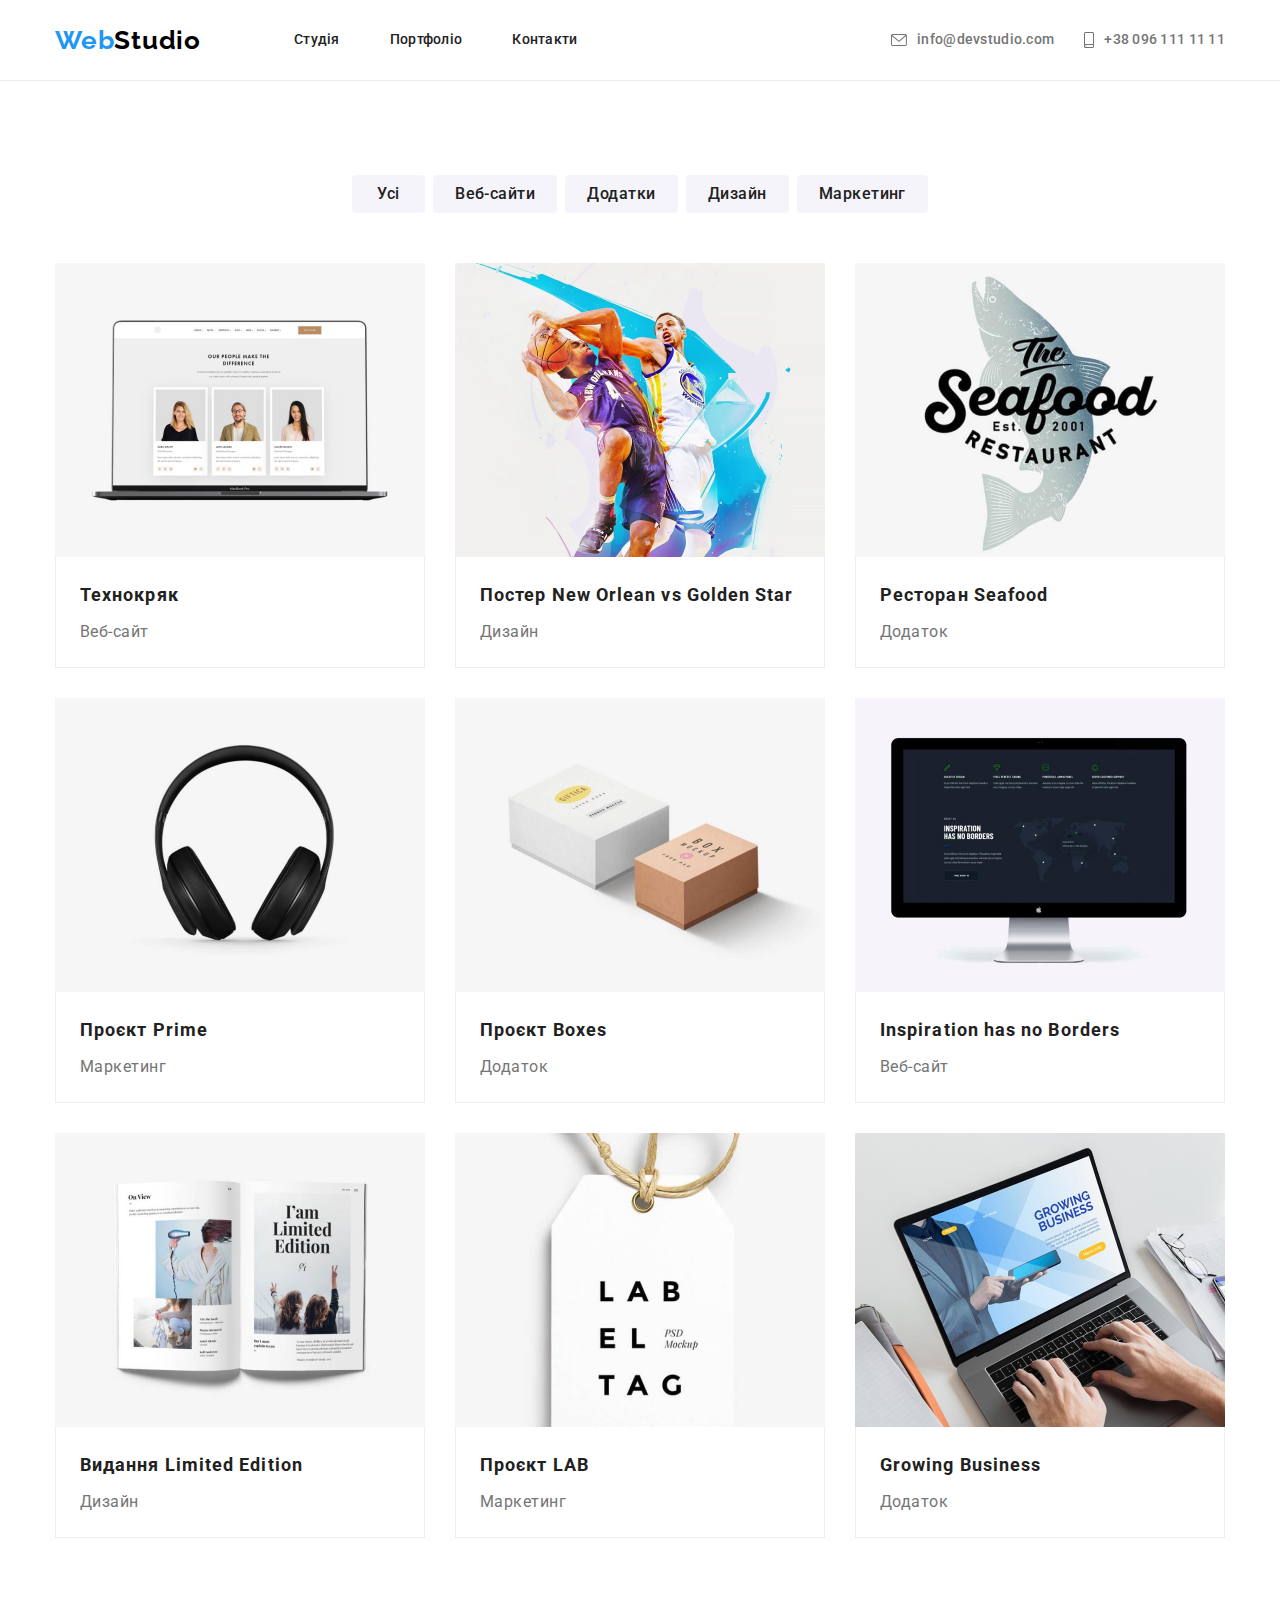
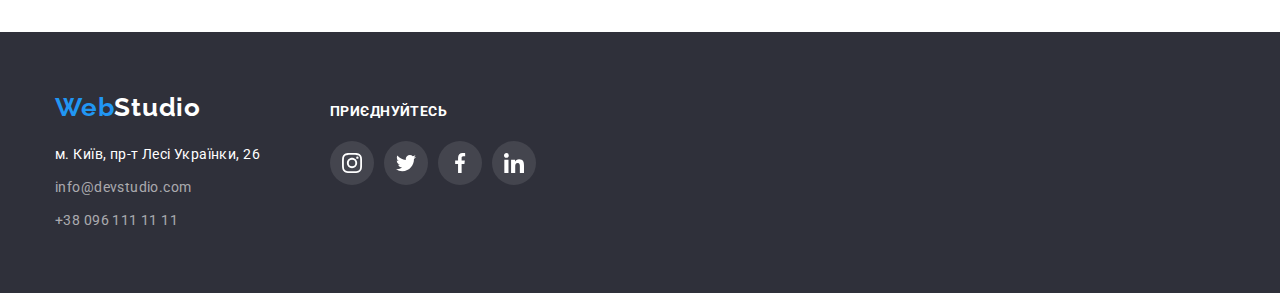
==== portfolio.html @ e826b9e4 "Add files via upload" ====
<!DOCTYPE html>
<html lang="uk">
  <head>
    <meta charset="UTF-8" />
    <meta http-equiv="X-UA-Compatible" content="IE=edge" />
    <meta name="viewport" content="width=device-width, initial-scale=1.0" />
    <title>Портфоліо</title>
    <link rel="preconnect" href="https://fonts.googleapis.com" />
    <link rel="preconnect" href="https://fonts.gstatic.com" crossorigin />
    <link
      href="https://fonts.googleapis.com/css2?family=Raleway:wght@700&family=Roboto:wght@400;500;700;900&display=swap"
      rel="stylesheet"
    />
    <link
      rel="stylesheet"
      href="https://cdnjs.cloudflare.com/ajax/libs/modern-normalize/1.0.0/modern-normalize.min.css"
    />
    <link rel="stylesheet" href="./css/styles.css" />
  </head>

  <body>
    <header class="header">
      <div class="container main-nav">
        <!-- Nav Bar -->
        <nav class="nav">
          <a class="nav-logo link" href="./"
            ><span class="web-logo">Web</span>Studio</a
          >
          <ul class="nav-list">
            <li class="nav-item">
              <a class="nav-link link" href="./index.html">Студія</a>
            </li>

            <li class="nav-item">
              <a class="nav-link link current" href="">Портфоліо</a>
            </li>

            <li class="nav-item">
              <a class="nav-link link" href="">Контакти</a>
            </li>
          </ul>
        </nav>

        <!-- Contacts -->
        <ul class="contacts">
          <li class="contacts-item">
            <a class="contacts-link link" href="mailto:info@devstudio.com"
              ><svg class="contacts-icon-envelope contacts-icon">
                <use href="./images/symbol-defs.svg#icon-envelope"></use></svg
              >info@devstudio.com</a
            >
          </li>

          <li class="contacts-item">
            <a class="contacts-link link" href="tel:+380961111111"
              ><svg class="contacts-icon-smartphone contacts-icon">
                <use href="./images/symbol-defs.svg#icon-smartphone"></use></svg
              >+38 096 111 11 11</a
            >
          </li>
        </ul>
      </div>
    </header>

    <main>
      <section class="section examples">
        <div class="container">
          <h1 class="section-title visually-hidden">Examples</h1>

          <!-- Filter -->

          <ul class="filter">
            <li>
              <button class="filter-button button" type="button">Усі</button>
            </li>

            <li>
              <button class="filter-button button" type="button">
                Веб-сайти
              </button>
            </li>

            <li>
              <button class="filter-button button" type="button">
                Додатки
              </button>
            </li>
            <li>
              <button class="filter-button button" type="button">Дизайн</button>
            </li>

            <li>
              <button class="filter-button button" type="button">
                Маркетинг
              </button>
            </li>
          </ul>

          <!-- Examples -->

          <ul class="examples-list">
            <li class="examples-item">
              <a class="link examples-link" href=""
                ><img
                  class="examples-image"
                  src="images/technokryak.jpg"
                  width="370"
                  height="294"
                  alt="ноутбук"
                />
                <div class="examples-content">
                  <h2 class="examples-title">Технокряк</h2>
                  <p class="examples-text">Веб-сайт</p>
                </div>
              </a>
            </li>

            <li class="examples-item">
              <a class="link examples-link" href=""
                ><img
                  class="examples-image"
                  src="images/poster-new-orlean.jpg"
                  width="370"
                  height="294"
                  alt="постер баскетбол"
                />
                <div class="examples-content">
                  <h2 class="examples-title">
                    Постер <span lang="en">New Orlean vs Golden Star</span>
                  </h2>
                  <p class="examples-text">Дизайн</p>
                </div></a
              >
            </li>

            <li class="examples-item">
              <a class="link examples-link" href=""
                ><img
                  class="examples-image"
                  src="images/restaurant-seafood.jpg"
                  width="370"
                  height="294"
                  alt="логотип акули"
                />
                <div class="examples-content">
                  <h2 class="examples-title">
                    Ресторан <span lang="en">Seafood</span>
                  </h2>
                  <p class="examples-text">Додаток</p>
                </div></a
              >
            </li>

            <li class="examples-item">
              <a class="link examples-link" href=""
                ><img
                  class="examples-image"
                  src="images/project-prime.jpg"
                  width="370"
                  height="294"
                  alt="чорні навушники"
                />
                <div class="examples-content">
                  <h2 class="examples-title">
                    Проєкт <span lang="en">Prime</span>
                  </h2>
                  <p class="examples-text">Маркетинг</p>
                </div>
              </a>
            </li>

            <li class="examples-item">
              <a class="link examples-link" href=""
                ><img
                  class="examples-image"
                  src="images/project-boxes.jpg"
                  width="370"
                  height="294"
                  alt="2 блоки"
                />
                <div class="examples-content">
                  <h2 class="examples-title">
                    Проєкт <span lang="en">Boxes</span>
                  </h2>
                  <p class="examples-text">Додаток</p>
                </div>
              </a>
            </li>

            <li class="examples-item">
              <a class="link examples-link" href=""
                ><img
                  class="examples-image"
                  src="images/inspiration-has-no-borders.jpg"
                  width="370"
                  height="294"
                  alt="монітор"
                />
                <div class="examples-content">
                  <h2 class="examples-title" lang="en">
                    Inspiration has no Borders
                  </h2>
                  <p class="examples-text">Веб-сайт</p>
                </div>
              </a>
            </li>

            <li class="examples-item">
              <a class="link examples-link" href=""
                ><img
                  class="examples-image"
                  src="images/publishing-limited-edition.jpg"
                  width="370"
                  height="294"
                  alt="Дизайн журналу"
                />
                <div class="examples-content">
                  <h2 class="examples-title">
                    Видання <span lang="en">Limited Edition</span>
                  </h2>
                  <p class="examples-text">Дизайн</p>
                </div>
              </a>
            </li>

            <li class="examples-item">
              <a class="link examples-link" href=""
                ><img
                  class="examples-image"
                  src="images/project-lab.jpg"
                  width="370"
                  height="294"
                  alt="Дизайн тегу"
                />
                <div class="examples-content">
                  <h2 class="examples-title">
                    Проєкт <span lang="en">LAB</span>
                  </h2>
                  <p class="examples-text">Маркетинг</p>
                </div>
              </a>
            </li>

            <li class="examples-item">
              <a class="link examples-link" href=""
                ><img
                  class="examples-image"
                  src="images/growing-business.jpg"
                  width="370"
                  height="294"
                  alt="додаток для ноутбуку"
                />
                <div class="examples-content">
                  <h2 class="examples-title" lang="en">Growing Business</h2>
                  <p class="examples-text">Додаток</p>
                </div>
              </a>
            </li>
          </ul>
        </div>
      </section>
    </main>

    <!-- Footer -->

    <!-- Footer -->
    <footer class="footer">
      <div class="container footer-full">
        <div class="footer-left-part">
          <a class="footer-logo link" href=""
            ><span class="web-logo">Web</span>Studio</a
          >
          <address>
            <ul class="footer-list">
              <li class="footer-item">
                <a
                  class="footer-link link address"
                  href="https://www.google.com/maps/place/%D0%B1%D1%83%D0%BB.+%D0%9B%D0%B5%D1%81%D0%B8+%D0%A3%D0%BA%D1%80%D0%B0%D0%B8%D0%BD%D0%BA%D0%B8,+26,+%D0%9A%D0%B8%D0%B5%D0%B2,+02000/@50.4265807,30.5361971,17z/data=!3m1!4b1!4m5!3m4!1s0x40d4cf0e033ecbe9:0x57a4dffefec77da0!8m2!3d50.4265807!4d30.5383858"
                >
                  м. Київ, пр-т Лесі Українки, 26</a
                >
              </li>
              <li class="footer-item">
                <a
                  class="footer-link contact link"
                  href="mailto:info@devstudio.com"
                  >info@devstudio.com</a
                >
              </li>
              <li class="footer-item">
                <a class="footer-link contact link" href="tel:+380961111111">
                  +38 096 111 11 11</a
                >
              </li>
            </ul>
          </address>
        </div>

        <div class="footer-right-part">
          <b class="footer-text">Приєднуйтесь</b>
          <div class="footer-social-link">
            <a
              class="link social-link footer-link-area"
              href="https://www.instagram.com/"
              aria-label="Instagram"
            >
              <svg class="icon-social-link footer-social-icon">
                <use href="./images/symbol-defs.svg#icon-instagram"></use>
              </svg>
            </a>
            <a
              class="link social-link footer-link-area"
              href="https://www.twitter.com/"
              aria-label="Twitter"
            >
              <svg class="icon-social-link footer-social-icon">
                <use href="./images/symbol-defs.svg#icon-twitter"></use>
              </svg>
            </a>
            <a
              class="link social-link footer-link-area"
              href="https://www.facebook.com/"
              aria-label="Facebook"
            >
              <svg class="icon-social-link footer-social-icon">
                <use href="./images/symbol-defs.svg#icon-facebook"></use>
              </svg>
            </a>
            <a
              class="link social-link footer-link-area"
              href="https://www.linkedin.com/"
              aria-label="LinkedIn"
            >
              <svg class="icon-social-link footer-social-icon">
                <use href="./images/symbol-defs.svg#icon-linkedin"></use>
              </svg>
            </a>
          </div>
        </div>
      </div>
    </footer>
  </body>
</html>
---- css/styles.css ----
:root {
  --accent-color: #2196f3;
  --primary-text-color: #757575;
  --title-text-color: #212121;
  --primary-background-color: #ffffff;
  --dark-background-color: #2f303a;
  --light-background-color: #f5f4fa;
  --dark-logo-color: #000000;
  --border-color: #eeeeee;
  --additional-accent-color: #188ce8;
  --border-header-color: #ececec;
  --primary-font: 'Roboto', sans-serif;
  --secondary-font: 'Raleway', sans-serif;
}

/* Components */
body {
  font-family: var(--primary-font);
  background-color: var(--primary-background-color);
  color: var(--primary-text-color);
}

img,
svg {
  display: block;
  max-width: 100%;
  height: auto;
}

h1,
h2,
h3,
p,
ul {
  margin: 0;
}

ul {
  list-style: none;
  padding: 0;
}

.link,
.logo {
  text-decoration: none;
}

.button {
  font-size: 16px;
  cursor: pointer;
  border: none;
  border-radius: 4px;
}

.container {
  width: 1200px;
  margin: 0 auto;
  padding-left: 15px;
  padding-right: 15px;
}

.section {
  padding-top: 94px;
  padding-bottom: 94px;
  text-align: center;
}

.section-title {
  margin-bottom: 50px;

  color: var(--title-text-color);
  font-weight: 700;
  font-size: 36px;
  line-height: 1.17;
  letter-spacing: 0.03em;
}

.header {
  border-bottom: 1px solid var(--border-header-color);
}

.visually-hidden {
  position: absolute;
  width: 1px;
  height: 1px;
  margin: -1px;
  border: 0;
  padding: 0;
  white-space: nowrap;
  clip-path: inset(100%);
  clip: rect(0 0 0 0);
  overflow: hidden;
}

/*  Nav Bar */

.main-nav {
  display: flex;
  align-items: center;
}

.nav {
  display: flex;
  align-items: center;
}

.web-logo {
  color: var(--accent-color);
}

.nav-logo,
.footer-logo {
  font-family: var(--secondary-font);
  font-weight: 700;
  color: var(--dark-logo-color);
  font-size: 26px;
  line-height: 1.19;
  letter-spacing: 0.03em;
}

.nav-logo:hover,
.footer-logo:hover {
  color: var(--accent-color);
}

.nav-list {
  display: flex;
  margin-left: 93px;
}

.nav-link {
  display: block;
  padding-top: 32px;
  padding-bottom: 32px;

  color: var(--title-text-color);
}

/* псевдоселектор сусіда */

.nav-item + .nav-item {
  margin-left: 50px;
}

.nav-link:hover,
.nav-link:focus {
  color: var(--accent-color);
}

.nav-link,
.contacts-link {
  font-weight: 500;
  font-size: 14px;
  line-height: 1.14;
  letter-spacing: 0.02em;
}

/* Contacts */

.contacts {
  display: flex;
  margin-left: auto;
}

.contacts-item {
  display: flex;
  align-items: center;
}

.contacts-item + .contacts-item {
  margin-left: 30px;
}

.contacts-link {
  display: flex;
  gap: 10px;
  align-items: center;
  color: var(--primary-text-color);
}

.contacts-link:hover,
.contacts-link:focus {
  color: var(--accent-color);
}

.contacts-icon-envelope {
  width: 16px;
  height: 12px;
}

.contacts-icon-smartphone {
  width: 10px;
  height: 16px;
}

.contacts-icon {
  fill: currentColor;
}

/* Title */

.hero {
  padding-top: 200px;
  padding-bottom: 200px;
  margin-left: auto;
  margin-right: auto;
  text-align: center;
  background-color: var(--dark-background-color);
  background-image: linear-gradient(
      to right,
      rgba(47, 48, 58, 0.4),
      rgba(47, 48, 58, 0.4)
    ),
    url('../images/hero-background.jpg');
  max-width: 1600px;
  height: 600px;
  background-position: center;
  background-repeat: no-repeat;
  background-size: cover;
}

.hero-title {
  margin-left: auto;
  margin-right: auto;
  margin-bottom: 30px;
  width: 696px;

  color: var(--primary-background-color);
  font-size: 44px;
  font-weight: 900;
  line-height: 1.36;
  letter-spacing: 0.06em;
  text-transform: uppercase;
}

.hero-button {
  min-width: 216px;
  padding: 10px 32px;

  background-color: var(--additional-accent-color);
  color: var(--primary-background-color);
  font-weight: 700;
  line-height: 1.88;
  letter-spacing: 0.06em;
}

.hero-button:hover {
  box-shadow: 0px 4px 4px rgba(0, 0, 0, 0.15);

  background-color: var(--accent-color);
}

/* Features +  Description */

.features-title {
  margin-bottom: 10px;

  color: var(--title-text-color);
  font-weight: 700;
  font-size: 14px;
  line-height: 1.14;
  letter-spacing: 0.03em;
  text-transform: uppercase;
}

.features-text {
  font-size: 14px;
  line-height: 1.71;
  letter-spacing: 0.03em;
}

.features-list,
.description-list {
  display: flex;
  flex-wrap: wrap;
  gap: 30px;
}

.features-item {
  flex-basis: calc((100% - 90px) / 4);
  text-align: left;
}

.features-icon-block {
  display: flex;
  justify-content: center;
  height: 120px;
  align-items: center;
  background-color: var(--light-background-color);
  border-radius: 4px;
  margin-bottom: 30px;
}

.icon-features {
  width: 70px;
  height: 70px;
}

.description {
  padding-top: 0px;
}

.description-image {
  display: flex;
  flex-basis: calc((100% - 60px) / 3);
}

/* Team */

.team {
  background-color: var(--light-background-color);
}

.team-list {
  display: flex;
  gap: 30px;
}

.team-element {
  box-shadow: 0px 1px 3px rgba(0, 0, 0, 0.12), 0px 1px 1px rgba(0, 0, 0, 0.14),
    0px 2px 1px rgba(0, 0, 0, 0.2);

  background-color: var(--primary-background-color);
  text-align: center;
  border-radius: 0px 0px 4px 4px;
  flex-basis: calc((100% - 90px) / 4);
}

.team-text-item {
  padding-top: 30px;
  padding-bottom: 30px;
}

.team-title {
  margin-bottom: 10px;

  color: var(--title-text-color);
  font-weight: 500;
  font-size: 16px;
  line-height: 1.19;
  letter-spacing: 0.03em;
}

.team-text {
  font-size: 16px;
  line-height: 1.19;
  letter-spacing: 0.03em;
  margin-bottom: 16px;
}

.team-link-list {
  display: flex;
  gap: 10px;
  justify-content: center;
}

.social-link {
  display: flex;
  align-items: center;
  justify-content: center;
  width: 44px;
  height: 44px;

  color: #afb1b8;
}

.icon-social-link {
  fill: currentColor;
  height: 20px;
  width: 20px;
}

.social-link:hover,
.social-link:focus {
  color: var(--primary-background-color);
  background-color: var(--accent-color);
  border-radius: 50%;
}

/* Clients */

.clients-list {
  display: flex;
  gap: 30px;
  align-items: center;
}

.clients-element {
  width: 170px;
  height: 92px;
}

.clients-link {
  display: flex;
  justify-content: center;
  align-items: center;
  width: 100%;
  height: 100%;
  border: 1px solid #afb1b8;
  border-radius: 4px;
  color: #afb1b8;
}

.clients-link:hover,
.clients-link:focus {
  color: var(--accent-color);
}

.icon-clients-link {
  width: 106px;
  height: 60px;
  fill: currentColor;
}

/* Footer */

.footer {
  padding-top: 60px;
  padding-bottom: 60px;

  background-color: var(--dark-background-color);
}

.footer-full {
  display: flex;
  align-items: baseline;
}

.footer-logo {
  display: inline-block;
  margin-bottom: 20px;

  color: var(--primary-background-color);
}

.footer-item:not(:last-child) {
  margin-bottom: 9px;
}

.footer-link {
  font-size: 14px;
  line-height: 1.71;
  letter-spacing: 0.03em;
  font-style: normal;
}

.footer-link:hover,
.footer-link:focus {
  color: var(--accent-color);
}

.address {
  color: var(--primary-background-color);
}

.contact {
  color: #ffffff99;
}

.footer-right-part {
  margin-left: 70px;
}

.footer-text {
  color: var(--primary-background-color);
  font-weight: 700;
  font-size: 14px;
  line-height: 1.14;
  letter-spacing: 0.03em;
  text-transform: uppercase;
}

.footer-social-link {
  display: flex;
  justify-content: center;
  margin-top: 20px;
  gap: 10px;
}

.footer-link-area {
  background-color: rgba(255, 255, 255, 0.1);
  border-radius: 50px;
}

.footer-social-icon {
  fill: var(--primary-background-color);
}
/* =====================Styles for portfolio.html ================*/

/* Filter */

.filter {
  display: flex;
  gap: 8px;
  margin-bottom: 50px;
  justify-content: center;
}

.filter-button {
  min-width: 73px;
  padding: 6px 22px;

  background-color: var(--light-background-color);
  color: var(--title-text-color);
  font-weight: 500;
  line-height: 1.63;
  letter-spacing: 0.03em;
}

.filter-button:hover,
.filter-button:focus {
  box-shadow: 0px 3px 1px rgba(0, 0, 0, 0.1), 0px 1px 2px rgba(0, 0, 0, 0.08),
    0px 2px 2px rgba(0, 0, 0, 0.12);

  color: var(--primary-background-color);
  background-color: var(--accent-color);
}

/* Examples */

.examples-list {
  display: flex;
  flex-wrap: wrap;
  gap: 30px;
}

.examples-item {
  display: flex;
  flex-basis: calc((100% - 60px) / 3);
}

.examples-link:hover,
.examples-link:focus {
  box-shadow: 0px 1px 1px rgba(0, 0, 0, 0.12), 0px 4px 4px rgba(0, 0, 0, 0.06),
    1px 4px 6px rgba(0, 0, 0, 0.16);
}

.examples-content {
  border: 1px solid var(--border-color);
  border-top: none;
  padding: 20px 24px;
  text-align: left;
}

.examples-title {
  margin-bottom: 4px;

  color: var(--title-text-color);
  font-weight: 700;
  font-size: 18px;
  line-height: 2;
  letter-spacing: 0.06em;
}

.examples-text {
  color: var(--primary-text-color);
  font-size: 16px;
  line-height: 1.88;
  letter-spacing: 0.03em;
}
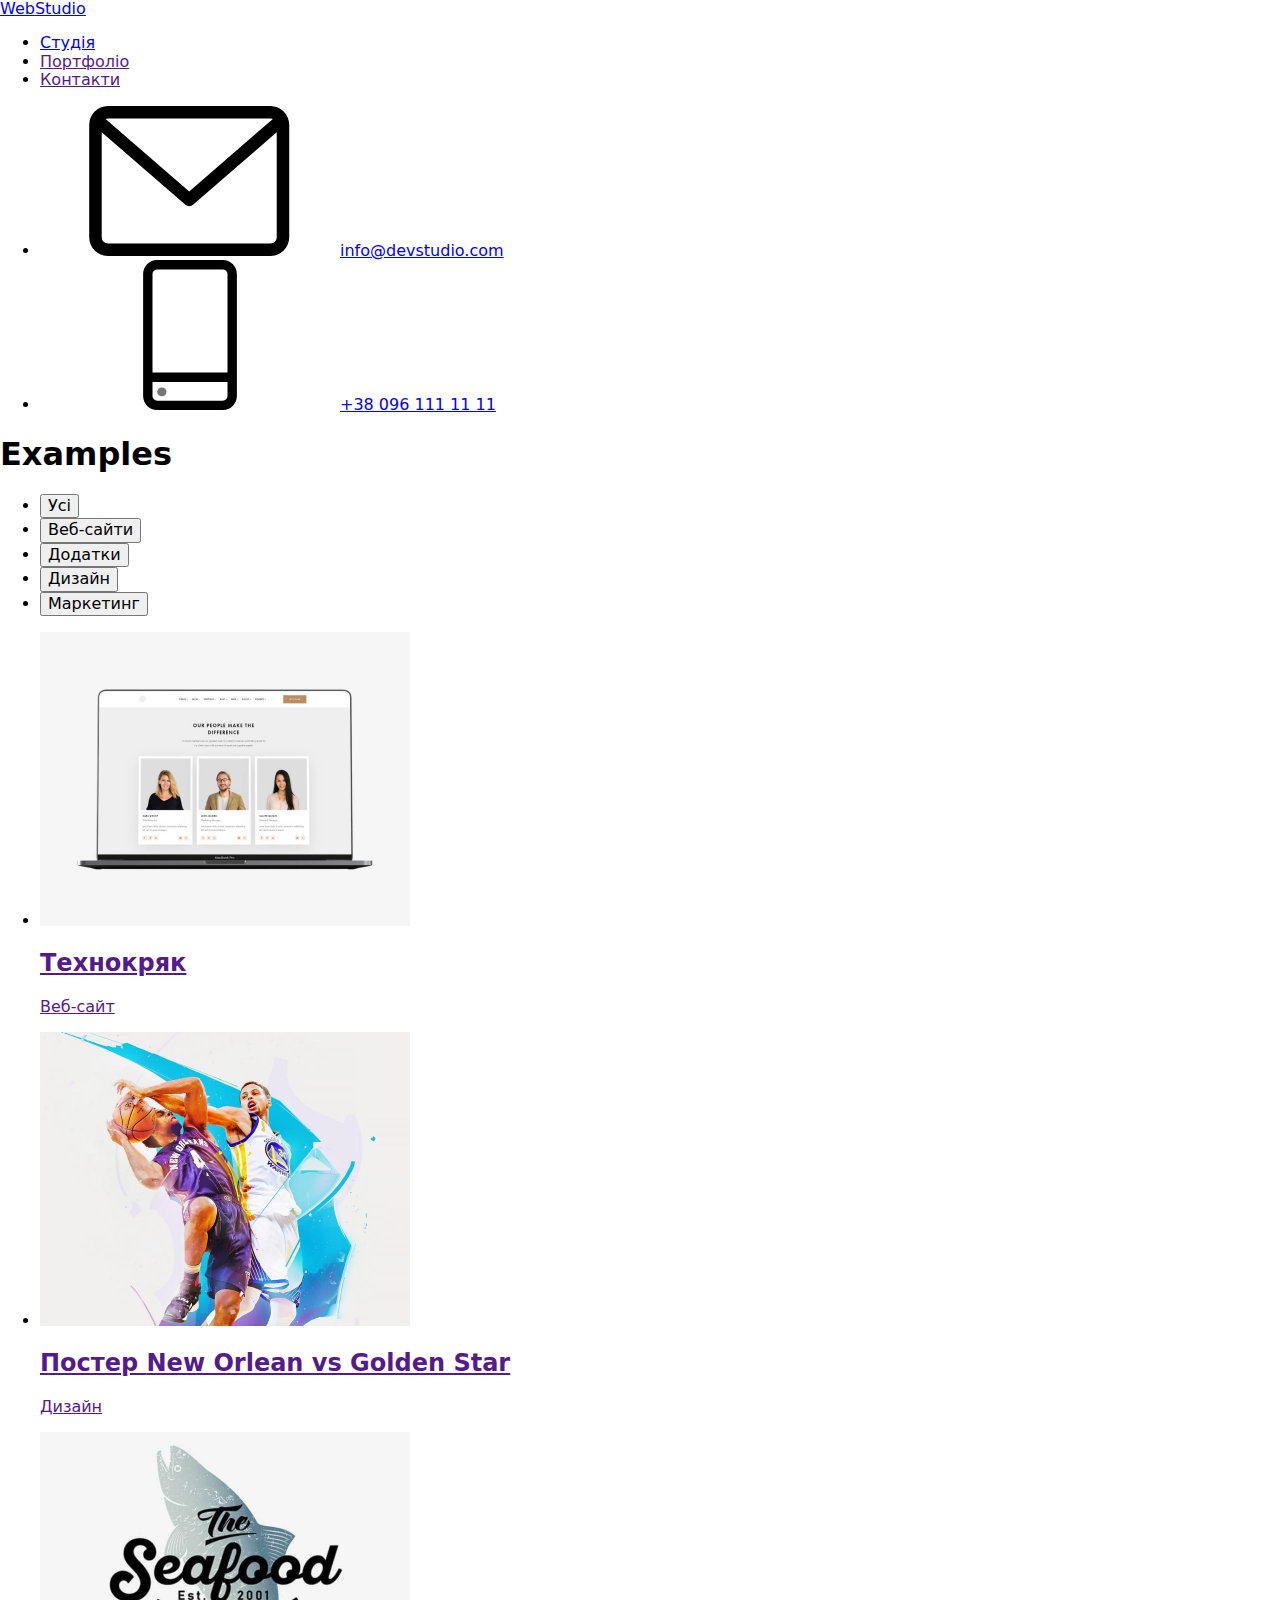
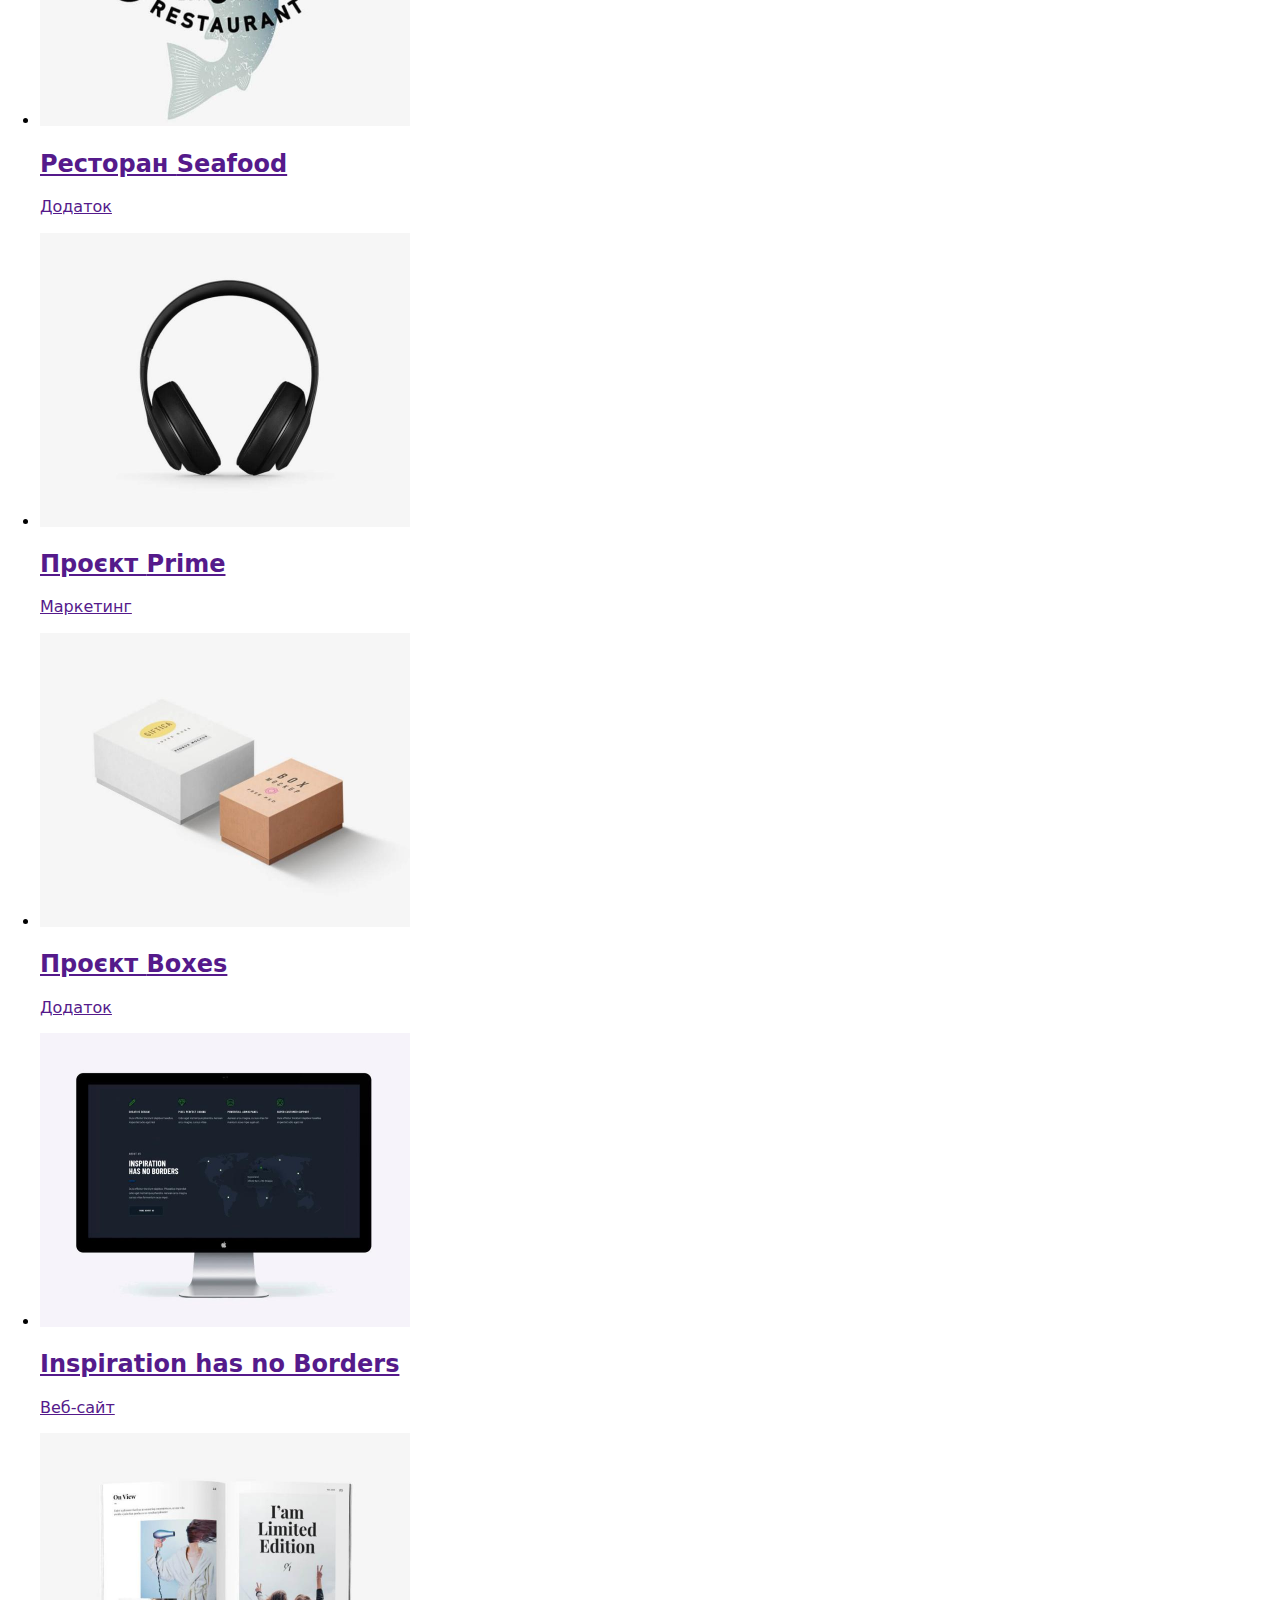
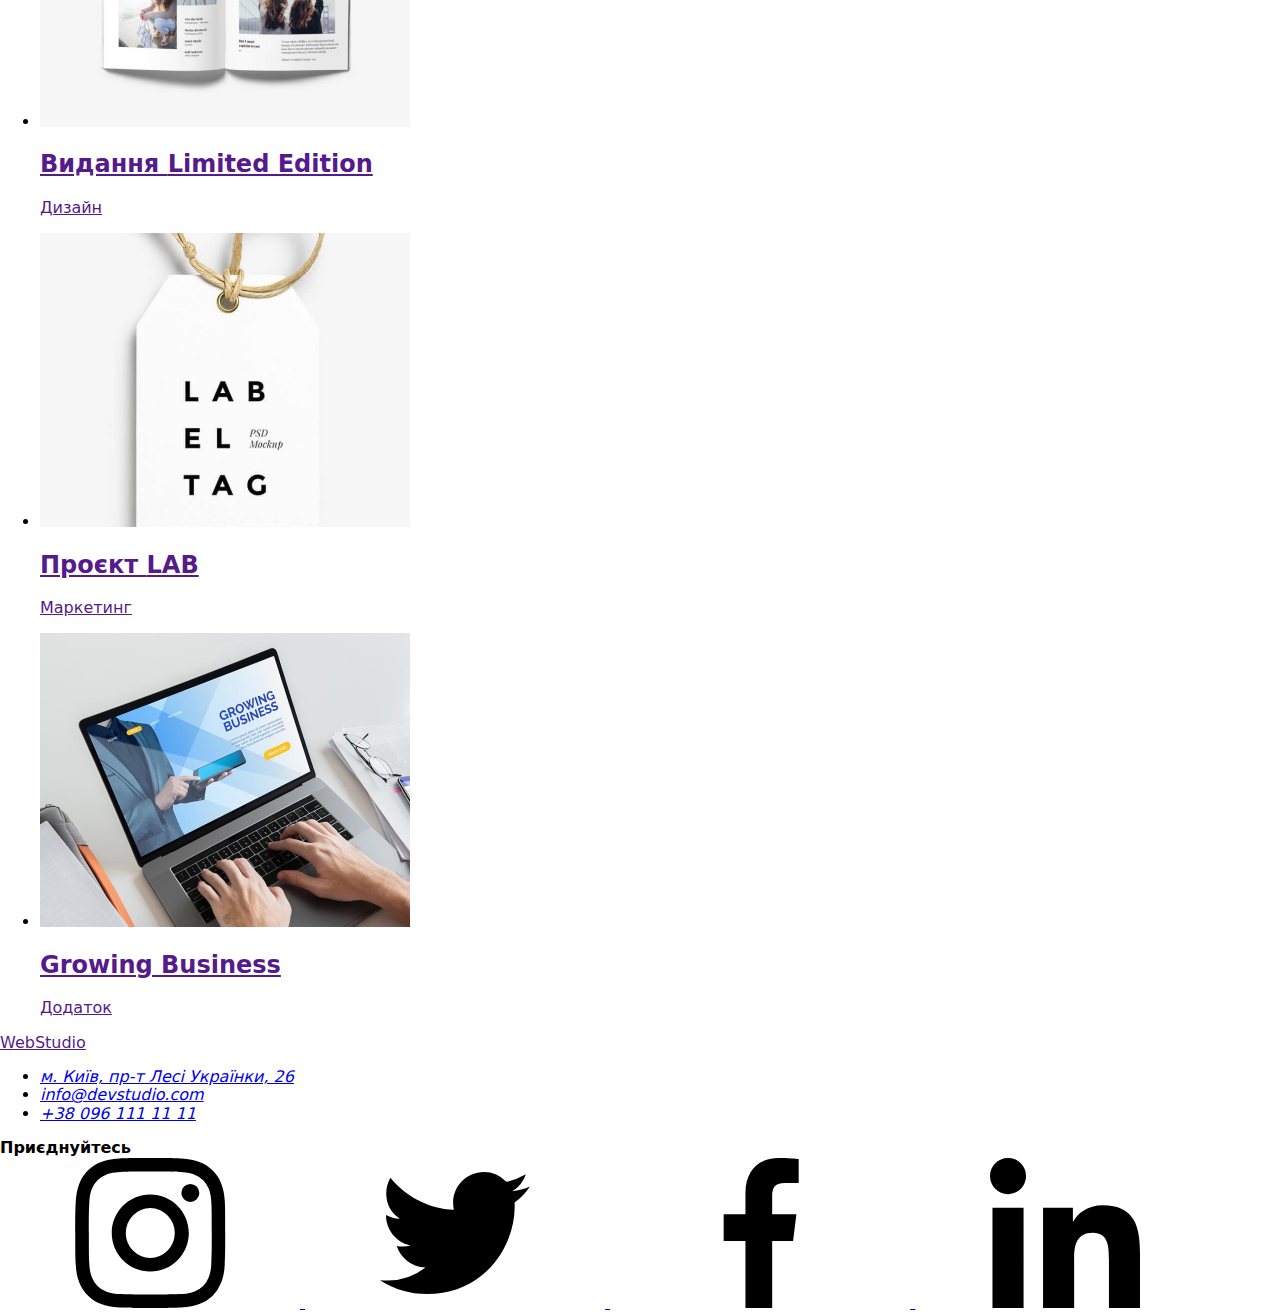
==== commit bbc023d7: "Add files via upload" ====
--- a/portfolio.html
+++ b/portfolio.html
@@ -304,7 +304,7 @@
               href="https://www.instagram.com/"
               aria-label="Instagram"
             >
-              <svg class="icon-social-link footer-social-icon">
+              <svg class="social-link-icon footer-social-icon">
                 <use href="./images/symbol-defs.svg#icon-instagram"></use>
               </svg>
             </a>
@@ -313,7 +313,7 @@
               href="https://www.twitter.com/"
               aria-label="Twitter"
             >
-              <svg class="icon-social-link footer-social-icon">
+              <svg class="social-link-icon footer-social-icon">
                 <use href="./images/symbol-defs.svg#icon-twitter"></use>
               </svg>
             </a>
@@ -322,7 +322,7 @@
               href="https://www.facebook.com/"
               aria-label="Facebook"
             >
-              <svg class="icon-social-link footer-social-icon">
+              <svg class="social-link-icon footer-social-icon">
                 <use href="./images/symbol-defs.svg#icon-facebook"></use>
               </svg>
             </a>
@@ -331,7 +331,7 @@
               href="https://www.linkedin.com/"
               aria-label="LinkedIn"
             >
-              <svg class="icon-social-link footer-social-icon">
+              <svg class="social-link-icon footer-social-icon">
                 <use href="./images/symbol-defs.svg#icon-linkedin"></use>
               </svg>
             </a>
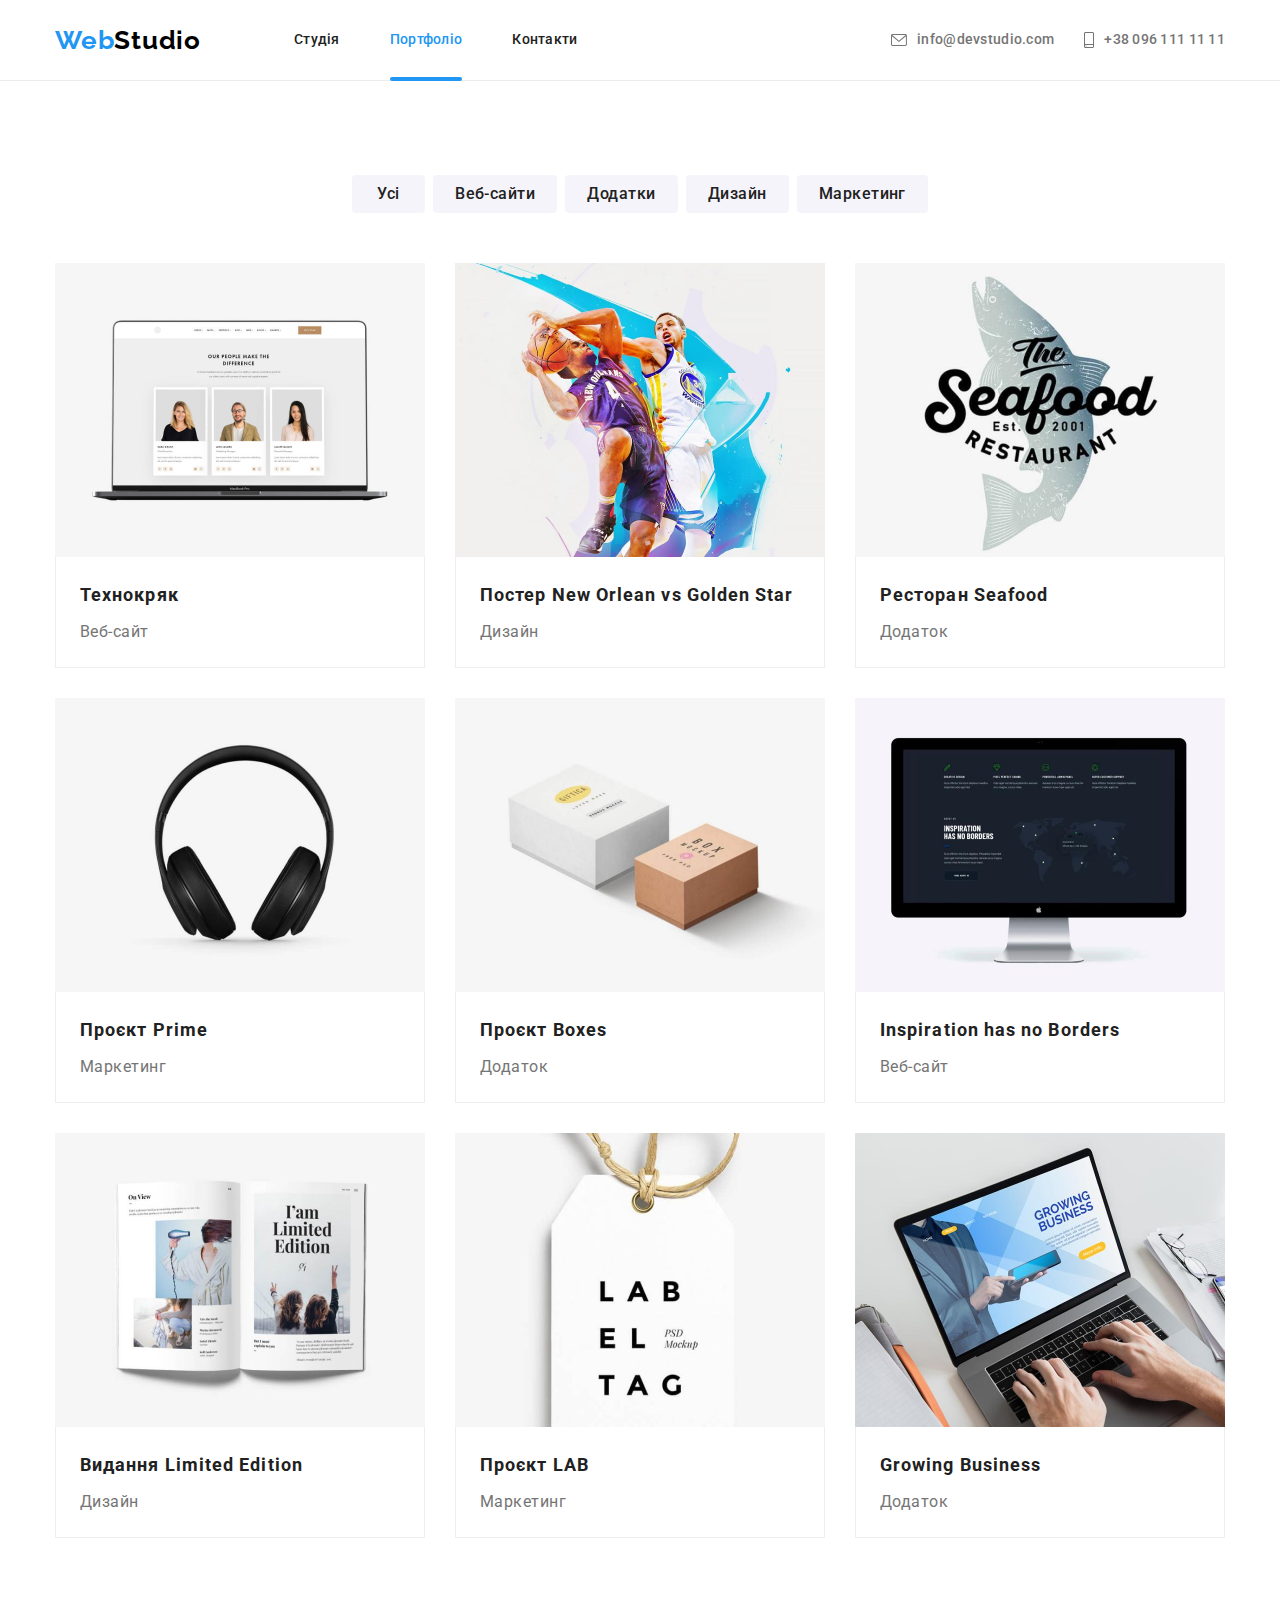
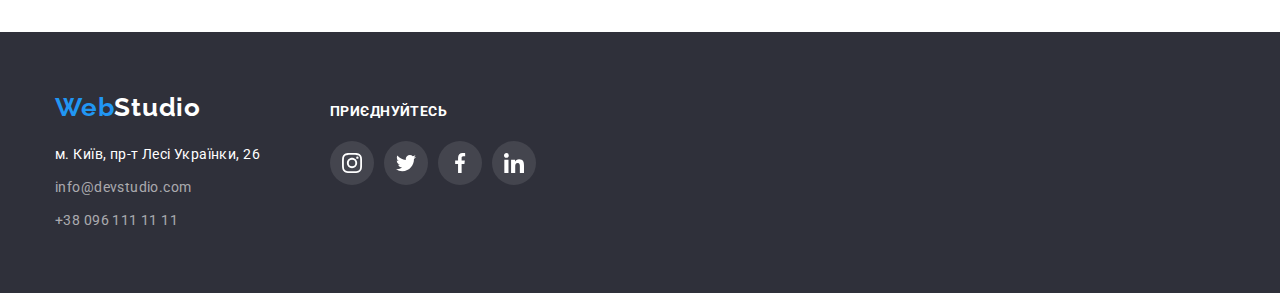
==== commit 9a8f141f: "Updated" ====
--- a/portfolio.html
+++ b/portfolio.html
@@ -100,14 +100,25 @@
 
           <ul class="examples-list">
             <li class="examples-item">
-              <a class="link examples-link" href=""
-                ><img
-                  class="examples-image"
-                  src="images/technokryak.jpg"
-                  width="370"
-                  height="294"
-                  alt="ноутбук"
-                />
+              <a class="link examples-link" href="">
+                <div class="overlay-wrapper">
+                  <img
+                    class="examples-image"
+                    src="images/technokryak.jpg"
+                    width="370"
+                    height="294"
+                    alt="ноутбук"
+                  />
+                  <div class="overlay">
+                    <p class="overlay-text">
+                      Ресурс пропонує комплексні пропозиції з різним рівнем
+                      функціоналу та сервісів. Все це дозволить відвідувачу
+                      отримати вичерпні відомості про компанію чи приватну
+                      особу.
+                    </p>
+                  </div>
+                </div>
+
                 <div class="examples-content">
                   <h2 class="examples-title">Технокряк</h2>
                   <p class="examples-text">Веб-сайт</p>
@@ -116,14 +127,25 @@
             </li>
 
             <li class="examples-item">
-              <a class="link examples-link" href=""
-                ><img
-                  class="examples-image"
-                  src="images/poster-new-orlean.jpg"
-                  width="370"
-                  height="294"
-                  alt="постер баскетбол"
-                />
+              <a class="link examples-link" href="">
+                <div class="overlay-wrapper">
+                  <img
+                    class="examples-image"
+                    src="images/poster-new-orlean.jpg"
+                    width="370"
+                    height="294"
+                    alt="постер баскетбол"
+                  />
+                  <div class="overlay">
+                    <p class="overlay-text">
+                      Ресурс пропонує комплексні пропозиції з різним рівнем
+                      функціоналу та сервісів. Все це дозволить відвідувачу
+                      отримати вичерпні відомості про компанію чи приватну
+                      особу.
+                    </p>
+                  </div>
+                </div>
+
                 <div class="examples-content">
                   <h2 class="examples-title">
                     Постер <span lang="en">New Orlean vs Golden Star</span>
@@ -134,14 +156,25 @@
             </li>
 
             <li class="examples-item">
-              <a class="link examples-link" href=""
-                ><img
-                  class="examples-image"
-                  src="images/restaurant-seafood.jpg"
-                  width="370"
-                  height="294"
-                  alt="логотип акули"
-                />
+              <a class="link examples-link" href="">
+                <div class="overlay-wrapper">
+                  <img
+                    class="examples-image"
+                    src="images/restaurant-seafood.jpg"
+                    width="370"
+                    height="294"
+                    alt="логотип акули"
+                  />
+                  <div class="overlay">
+                    <p class="overlay-text">
+                      Ресурс пропонує комплексні пропозиції з різним рівнем
+                      функціоналу та сервісів. Все це дозволить відвідувачу
+                      отримати вичерпні відомості про компанію чи приватну
+                      особу.
+                    </p>
+                  </div>
+                </div>
+
                 <div class="examples-content">
                   <h2 class="examples-title">
                     Ресторан <span lang="en">Seafood</span>
@@ -152,14 +185,25 @@
             </li>
 
             <li class="examples-item">
-              <a class="link examples-link" href=""
-                ><img
-                  class="examples-image"
-                  src="images/project-prime.jpg"
-                  width="370"
-                  height="294"
-                  alt="чорні навушники"
-                />
+              <a class="link examples-link" href="">
+                <div class="overlay-wrapper">
+                  <img
+                    class="examples-image"
+                    src="images/project-prime.jpg"
+                    width="370"
+                    height="294"
+                    alt="чорні навушники"
+                  />
+                  <div class="overlay">
+                    <p class="overlay-text">
+                      Ресурс пропонує комплексні пропозиції з різним рівнем
+                      функціоналу та сервісів. Все це дозволить відвідувачу
+                      отримати вичерпні відомості про компанію чи приватну
+                      особу.
+                    </p>
+                  </div>
+                </div>
+
                 <div class="examples-content">
                   <h2 class="examples-title">
                     Проєкт <span lang="en">Prime</span>
@@ -170,14 +214,26 @@
             </li>
 
             <li class="examples-item">
-              <a class="link examples-link" href=""
-                ><img
-                  class="examples-image"
-                  src="images/project-boxes.jpg"
-                  width="370"
-                  height="294"
-                  alt="2 блоки"
-                />
+              <a class="link examples-link" href="">
+                <div class="overlay-wrapper">
+                  <img
+                    class="examples-image"
+                    src="images/project-boxes.jpg"
+                    width="370"
+                    height="294"
+                    alt="2 блоки"
+                  />
+
+                  <div class="overlay">
+                    <p class="overlay-text">
+                      Ресурс пропонує комплексні пропозиції з різним рівнем
+                      функціоналу та сервісів. Все це дозволить відвідувачу
+                      отримати вичерпні відомості про компанію чи приватну
+                      особу.
+                    </p>
+                  </div>
+                </div>
+
                 <div class="examples-content">
                   <h2 class="examples-title">
                     Проєкт <span lang="en">Boxes</span>
@@ -188,14 +244,26 @@
             </li>
 
             <li class="examples-item">
-              <a class="link examples-link" href=""
-                ><img
-                  class="examples-image"
-                  src="images/inspiration-has-no-borders.jpg"
-                  width="370"
-                  height="294"
-                  alt="монітор"
-                />
+              <a class="link examples-link" href="">
+                <div class="overlay-wrapper">
+                  <img
+                    class="examples-image"
+                    src="images/inspiration-has-no-borders.jpg"
+                    width="370"
+                    height="294"
+                    alt="монітор"
+                  />
+
+                  <div class="overlay">
+                    <p class="overlay-text">
+                      Ресурс пропонує комплексні пропозиції з різним рівнем
+                      функціоналу та сервісів. Все це дозволить відвідувачу
+                      отримати вичерпні відомості про компанію чи приватну
+                      особу.
+                    </p>
+                  </div>
+                </div>
+
                 <div class="examples-content">
                   <h2 class="examples-title" lang="en">
                     Inspiration has no Borders
@@ -206,14 +274,26 @@
             </li>
 
             <li class="examples-item">
-              <a class="link examples-link" href=""
-                ><img
-                  class="examples-image"
-                  src="images/publishing-limited-edition.jpg"
-                  width="370"
-                  height="294"
-                  alt="Дизайн журналу"
-                />
+              <a class="link examples-link" href="">
+                <div class="overlay-wrapper">
+                  <img
+                    class="examples-image"
+                    src="images/publishing-limited-edition.jpg"
+                    width="370"
+                    height="294"
+                    alt="Дизайн журналу"
+                  />
+
+                  <div class="overlay">
+                    <p class="overlay-text">
+                      Ресурс пропонує комплексні пропозиції з різним рівнем
+                      функціоналу та сервісів. Все це дозволить відвідувачу
+                      отримати вичерпні відомості про компанію чи приватну
+                      особу.
+                    </p>
+                  </div>
+                </div>
+
                 <div class="examples-content">
                   <h2 class="examples-title">
                     Видання <span lang="en">Limited Edition</span>
@@ -224,14 +304,26 @@
             </li>
 
             <li class="examples-item">
-              <a class="link examples-link" href=""
-                ><img
-                  class="examples-image"
-                  src="images/project-lab.jpg"
-                  width="370"
-                  height="294"
-                  alt="Дизайн тегу"
-                />
+              <a class="link examples-link" href="">
+                <div class="overlay-wrapper">
+                  <img
+                    class="examples-image"
+                    src="images/project-lab.jpg"
+                    width="370"
+                    height="294"
+                    alt="Дизайн тегу"
+                  />
+
+                  <div class="overlay">
+                    <p class="overlay-text">
+                      Ресурс пропонує комплексні пропозиції з різним рівнем
+                      функціоналу та сервісів. Все це дозволить відвідувачу
+                      отримати вичерпні відомості про компанію чи приватну
+                      особу.
+                    </p>
+                  </div>
+                </div>
+
                 <div class="examples-content">
                   <h2 class="examples-title">
                     Проєкт <span lang="en">LAB</span>
@@ -242,14 +334,26 @@
             </li>
 
             <li class="examples-item">
-              <a class="link examples-link" href=""
-                ><img
-                  class="examples-image"
-                  src="images/growing-business.jpg"
-                  width="370"
-                  height="294"
-                  alt="додаток для ноутбуку"
-                />
+              <a class="link examples-link" href="">
+                <div class="overlay-wrapper">
+                  <img
+                    class="examples-image"
+                    src="images/growing-business.jpg"
+                    width="370"
+                    height="294"
+                    alt="додаток для ноутбуку"
+                  />
+
+                  <div class="overlay">
+                    <p class="overlay-text">
+                      Ресурс пропонує комплексні пропозиції з різним рівнем
+                      функціоналу та сервісів. Все це дозволить відвідувачу
+                      отримати вичерпні відомості про компанію чи приватну
+                      особу.
+                    </p>
+                  </div>
+                </div>
+
                 <div class="examples-content">
                   <h2 class="examples-title" lang="en">Growing Business</h2>
                   <p class="examples-text">Додаток</p>
--- a/css/styles.css
+++ b/css/styles.css
@@ -0,0 +1,732 @@
+:root {
+  --accent-color: #2196f3;
+  --primary-text-color: #757575;
+  --title-text-color: #212121;
+  --primary-background-color: #ffffff;
+  --dark-background-color: #2f303a;
+  --light-background-color: #f5f4fa;
+  --dark-logo-color: #000000;
+  --border-color: #eeeeee;
+  --additional-accent-color: #188ce8;
+  --border-header-color: #ececec;
+  --primary-font: 'Roboto', sans-serif;
+  --secondary-font: 'Raleway', sans-serif;
+}
+
+/* Components */
+body {
+  font-family: var(--primary-font);
+  background-color: var(--primary-background-color);
+  color: var(--primary-text-color);
+}
+
+img,
+svg {
+  display: block;
+  max-width: 100%;
+  height: auto;
+}
+
+h1,
+h2,
+h3,
+p,
+ul {
+  margin: 0;
+}
+
+ul {
+  list-style: none;
+  padding: 0;
+}
+
+.link,
+.logo {
+  text-decoration: none;
+}
+
+.button {
+  font-size: 16px;
+  cursor: pointer;
+  border: none;
+  border-radius: 4px;
+}
+
+.container {
+  width: 1200px;
+  margin: 0 auto;
+  padding-left: 15px;
+  padding-right: 15px;
+}
+
+.section {
+  padding-top: 94px;
+  padding-bottom: 94px;
+  text-align: center;
+}
+
+.section-title {
+  margin-bottom: 50px;
+
+  color: var(--title-text-color);
+  font-weight: 700;
+  font-size: 36px;
+  line-height: 1.17;
+  letter-spacing: 0.03em;
+}
+
+.header {
+  border-bottom: 1px solid var(--border-header-color);
+}
+
+.visually-hidden {
+  position: absolute;
+  width: 1px;
+  height: 1px;
+  margin: -1px;
+  border: 0;
+  padding: 0;
+  white-space: nowrap;
+  clip-path: inset(100%);
+  clip: rect(0 0 0 0);
+  overflow: hidden;
+}
+
+.current {
+  padding-bottom: 28px;
+  position: relative;
+}
+
+.current::after {
+  display: block;
+  content: '';
+  position: absolute;
+  width: 100%;
+  height: 4px;
+  bottom: -1px;
+  left: 0;
+  background-color: var(--accent-color);
+  border-radius: 2px;
+  margin-top: 28px;
+}
+
+.nav-item > .current {
+  color: var(--accent-color);
+}
+
+/*  Nav Bar */
+
+.main-nav {
+  display: flex;
+  align-items: center;
+}
+
+.nav {
+  display: flex;
+  align-items: center;
+}
+
+.web-logo {
+  color: var(--accent-color);
+}
+
+.nav-logo,
+.footer-logo {
+  font-family: var(--secondary-font);
+  font-weight: 700;
+  color: var(--dark-logo-color);
+  font-size: 26px;
+  line-height: 1.19;
+  letter-spacing: 0.03em;
+}
+
+.nav-logo:hover,
+.footer-logo:hover {
+  color: var(--accent-color);
+}
+
+.nav-list {
+  display: flex;
+  justify-content: ;
+  margin-left: 93px;
+}
+
+.nav-link {
+  display: block;
+  padding-top: 32px;
+  padding-bottom: 32px;
+
+  color: var(--title-text-color);
+
+  transition: color 250ms cubic-bezier(0.4, 0, 0.2, 1);
+}
+
+/* псевдоселектор сусіда */
+
+.nav-item + .nav-item {
+  margin-left: 50px;
+}
+
+.nav-link:hover,
+.nav-link:focus {
+  color: var(--accent-color);
+}
+
+.nav-link,
+.contacts-link {
+  font-weight: 500;
+  font-size: 14px;
+  line-height: 1.14;
+  letter-spacing: 0.02em;
+}
+
+/* Contacts */
+
+.contacts {
+  display: flex;
+  margin-left: auto;
+}
+
+.contacts-item {
+  display: flex;
+  align-items: center;
+}
+
+.contacts-item + .contacts-item {
+  margin-left: 30px;
+}
+
+.contacts-link {
+  display: flex;
+  gap: 10px;
+  align-items: center;
+  color: var(--primary-text-color);
+
+  transition: color 250ms cubic-bezier(0.4, 0, 0.2, 1);
+}
+
+.contacts-link:hover,
+.contacts-link:focus {
+  color: var(--accent-color);
+}
+
+.contacts-icon-envelope {
+  width: 16px;
+  height: 12px;
+}
+
+.contacts-icon-smartphone {
+  width: 10px;
+  height: 16px;
+}
+
+.contacts-icon {
+  fill: currentColor;
+}
+
+/* Title */
+
+.hero {
+  padding-top: 200px;
+  padding-bottom: 200px;
+  margin-left: auto;
+  margin-right: auto;
+  text-align: center;
+  background-color: var(--dark-background-color);
+  background-image: linear-gradient(
+      to right,
+      rgba(47, 48, 58, 0.4),
+      rgba(47, 48, 58, 0.4)
+    ),
+    url('../images/hero-background.jpg');
+  max-width: 1600px;
+  height: 600px;
+  background-position: center;
+  background-repeat: no-repeat;
+  background-size: cover;
+}
+
+.hero-title {
+  margin-left: auto;
+  margin-right: auto;
+  margin-bottom: 30px;
+  width: 696px;
+
+  color: var(--primary-background-color);
+  font-size: 44px;
+  font-weight: 900;
+  line-height: 1.36;
+  letter-spacing: 0.06em;
+  text-transform: uppercase;
+}
+
+.hero-button {
+  min-width: 216px;
+  padding: 10px 32px;
+
+  background-color: var(--additional-accent-color);
+  color: var(--primary-background-color);
+  font-weight: 700;
+  line-height: 1.88;
+  letter-spacing: 0.06em;
+
+  transition: background-color 250ms cubic-bezier(0.4, 0, 0.2, 1),
+    box-shadow 250ms cubic-bezier(0.4, 0, 0.2, 1);
+}
+
+.hero-button:hover {
+  box-shadow: 0px 4px 4px rgba(0, 0, 0, 0.15);
+
+  background-color: var(--accent-color);
+}
+
+/* Features +  Description */
+
+.features-title {
+  margin-bottom: 10px;
+
+  color: var(--title-text-color);
+  font-weight: 700;
+  font-size: 14px;
+  line-height: 1.14;
+  letter-spacing: 0.03em;
+  text-transform: uppercase;
+}
+
+.features-text {
+  font-size: 14px;
+  line-height: 1.71;
+  letter-spacing: 0.03em;
+}
+
+.features-list,
+.description-list {
+  display: flex;
+  flex-wrap: wrap;
+  gap: 30px;
+}
+
+.features-item {
+  flex-basis: calc((100% - 90px) / 4);
+  text-align: left;
+}
+
+.features-icon-block {
+  display: flex;
+  justify-content: center;
+  height: 120px;
+  align-items: center;
+  background-color: var(--light-background-color);
+  border-radius: 4px;
+  margin-bottom: 30px;
+}
+
+.icon-features {
+  width: 70px;
+  height: 70px;
+}
+
+.description {
+  padding-top: 0px;
+}
+
+.description-image {
+  display: flex;
+  flex-basis: calc((100% - 60px) / 3);
+  position: relative;
+}
+
+.description-text {
+  display: flex;
+  justify-content: center;
+  align-items: center;
+  position: absolute;
+  bottom: 0;
+  left: 0;
+
+  width: 370px;
+  height: 70px;
+  font-weight: 700;
+  font-size: 14px;
+  line-height: 1.14;
+  letter-spacing: 0.03em;
+  text-transform: uppercase;
+  color: var(--primary-background-color);
+  background-color: rgba(47, 48, 58, 0.8);
+}
+
+/* Team */
+
+.team {
+  background-color: var(--light-background-color);
+}
+
+.team-list {
+  display: flex;
+  gap: 30px;
+}
+
+.team-element {
+  box-shadow: 0px 1px 3px rgba(0, 0, 0, 0.12), 0px 1px 1px rgba(0, 0, 0, 0.14),
+    0px 2px 1px rgba(0, 0, 0, 0.2);
+
+  background-color: var(--primary-background-color);
+  text-align: center;
+  border-radius: 0px 0px 4px 4px;
+  flex-basis: calc((100% - 90px) / 4);
+}
+
+.team-text-item {
+  padding-top: 30px;
+  padding-bottom: 30px;
+}
+
+.team-title {
+  margin-bottom: 10px;
+
+  color: var(--title-text-color);
+  font-weight: 500;
+  font-size: 16px;
+  line-height: 1.19;
+  letter-spacing: 0.03em;
+}
+
+.team-text {
+  font-size: 16px;
+  line-height: 1.19;
+  letter-spacing: 0.03em;
+  margin-bottom: 16px;
+}
+
+.team-link-list {
+  display: flex;
+  gap: 10px;
+  justify-content: center;
+}
+
+.social-link {
+  display: flex;
+  align-items: center;
+  justify-content: center;
+  width: 44px;
+  height: 44px;
+  border-radius: 50px;
+
+  transition: background-color 250ms cubic-bezier(0.4, 0, 0.2, 1);
+}
+
+.social-link-icon {
+  fill: #afb1b8;
+  height: 20px;
+  width: 20px;
+  transition: background-color 250ms cubic-bezier(0.4, 0, 0.2, 1),
+    fill 250ms cubic-bezier(0.4, 0, 0.2, 1);
+}
+
+.social-link:hover,
+.social-link:focus {
+  background-color: var(--accent-color);
+}
+
+.social-link:hover .social-link-icon,
+.social-link:focus .social-link-icon {
+  fill: var(--primary-background-color);
+  background-color: var(--accent-color);
+}
+
+/* Clients */
+
+.clients-list {
+  display: flex;
+  gap: 30px;
+  align-items: center;
+}
+
+.clients-element {
+  width: 170px;
+  height: 92px;
+}
+
+.clients-link {
+  display: flex;
+  justify-content: center;
+  align-items: center;
+  width: 100%;
+  height: 100%;
+  border: 1px solid #afb1b8;
+  border-radius: 4px;
+
+  transition: fill 250ms cubic-bezier(0.4, 0, 0.2, 1);
+}
+
+.clients-link-icon {
+  width: 106px;
+  height: 60px;
+  fill: #afb1b8;
+}
+
+.clients-link:hover .clients-link-icon,
+.clients-link:focus .clients-link-icon {
+  fill: var(--accent-color);
+}
+
+/* Footer */
+
+.footer {
+  padding-top: 60px;
+  padding-bottom: 60px;
+
+  background-color: var(--dark-background-color);
+}
+
+.footer-full {
+  display: flex;
+  align-items: baseline;
+}
+
+.footer-logo {
+  display: inline-block;
+  margin-bottom: 20px;
+
+  color: var(--primary-background-color);
+}
+
+.footer-item:not(:last-child) {
+  margin-bottom: 9px;
+}
+
+.footer-link {
+  font-size: 14px;
+  line-height: 1.71;
+  letter-spacing: 0.03em;
+  font-style: normal;
+
+  transition: color 250ms cubic-bezier(0.4, 0, 0.2, 1);
+}
+
+.footer-link:hover,
+.footer-link:focus {
+  color: var(--accent-color);
+}
+
+.address {
+  color: var(--primary-background-color);
+}
+
+.contact {
+  color: #ffffff99;
+}
+
+.footer-right-part {
+  margin-left: 70px;
+}
+
+.footer-text {
+  color: var(--primary-background-color);
+  font-weight: 700;
+  font-size: 14px;
+  line-height: 1.14;
+  letter-spacing: 0.03em;
+  text-transform: uppercase;
+}
+
+.footer-social-link {
+  display: flex;
+  justify-content: center;
+  margin-top: 20px;
+  gap: 10px;
+}
+
+.footer-link-area {
+  background-color: rgba(255, 255, 255, 0.1);
+  border-radius: 50px;
+}
+
+.footer-social-icon {
+  fill: var(--primary-background-color);
+}
+
+/* Модальне вікно */
+
+.backdrop {
+  position: fixed;
+  top: 0;
+  left: 0;
+
+  width: 100%;
+  height: 100%;
+  padding-bottom: 20px;
+
+  background-color: rgba(0, 0, 0, 0.2);
+
+  opacity: 1;
+}
+
+.is-hidden {
+  opacity: 0;
+  pointer-events: none;
+  visibility: hidden;
+}
+
+.modal {
+  position: absolute;
+  top: 50%;
+  left: 50%;
+
+  min-width: 528px;
+  min-height: 581px;
+
+  background-color: #ffffff;
+  box-shadow: 0px 1px 3px rgba(0, 0, 0, 0.12), 0px 1px 1px rgba(0, 0, 0, 0.14),
+    0px 2px 1px rgba(0, 0, 0, 0.2);
+  border-radius: 4px;
+
+  transform: translate(-50%, -50%) scale(1);
+  transition: transform 250ms cubic-bezier(0.4, 0, 0.2, 1);
+}
+
+.is-hidden .modal {
+  transform: translate(-50%, -50%) scale(0.9);
+}
+
+.icon-close-modal {
+  position: absolute;
+  width: 11px;
+  height: 11px;
+}
+
+.modal-button {
+  position: absolute;
+  display: flex;
+  justify-content: center;
+  align-items: center;
+  right: 8px;
+  top: 8px;
+  width: 30px;
+  height: 30px;
+
+  padding: 9px 10px;
+  border: 1px solid rgba(0, 0, 0, 0.1);
+  background-color: var(--primary-background-color);
+  border-radius: 50%;
+}
+
+.modal-button:hover,
+.modal-button:focus {
+  background-color: var(--accent-color);
+}
+
+.modal-button:hover .icon-close-modal,
+.modal-button:focus .icon-close-modal {
+  fill: var(--primary-background-color);
+}
+
+/* =====================Styles for portfolio.html ================*/
+
+/* Filter */
+
+.filter {
+  display: flex;
+  gap: 8px;
+  margin-bottom: 50px;
+  justify-content: center;
+}
+
+.filter-button {
+  min-width: 73px;
+  padding: 6px 22px;
+
+  background-color: var(--light-background-color);
+  color: var(--title-text-color);
+  font-weight: 500;
+  line-height: 1.63;
+  letter-spacing: 0.03em;
+
+  transition: background-color 250ms cubic-bezier(0.4, 0, 0.2, 1),
+    color 250ms cubic-bezier(0.4, 0, 0.2, 1);
+}
+
+.filter-button:hover,
+.filter-button:focus {
+  box-shadow: 0px 3px 1px rgba(0, 0, 0, 0.1), 0px 1px 2px rgba(0, 0, 0, 0.08),
+    0px 2px 2px rgba(0, 0, 0, 0.12);
+
+  color: var(--primary-background-color);
+  background-color: var(--accent-color);
+}
+
+/* Examples */
+
+.examples-list {
+  display: flex;
+  flex-wrap: wrap;
+  gap: 30px;
+}
+
+.examples-item {
+  display: flex;
+  flex-basis: calc((100% - 60px) / 3);
+}
+
+.examples-link:hover,
+.examples-link:focus {
+  box-shadow: 0px 1px 1px rgba(0, 0, 0, 0.12), 0px 4px 4px rgba(0, 0, 0, 0.06),
+    1px 4px 6px rgba(0, 0, 0, 0.16);
+}
+
+.overlay-wrapper {
+  position: relative;
+
+  overflow: hidden;
+}
+
+.overlay {
+  position: absolute;
+  top: 0;
+  left: 0;
+  width: 100%;
+  height: 100%;
+
+  background-color: rgba(33, 150, 243, 0.9);
+  transform: translateY(150%);
+  transition: transform 250ms cubic-bezier(0.4, 0, 0.2, 1);
+}
+
+.overlay-text {
+  padding: 63px 24px;
+  font-size: 18px;
+  line-height: 1.56;
+  text-align: left;
+  letter-spacing: 0.03em;
+
+  color: var(--primary-background-color);
+}
+
+.examples-link:hover .overlay,
+.examples-link:focus .overlay {
+  transform: translateX(0);
+}
+
+.examples-content {
+  border: 1px solid var(--border-color);
+  border-top: none;
+  padding: 20px 24px;
+  text-align: left;
+}
+
+.examples-title {
+  margin-bottom: 4px;
+
+  color: var(--title-text-color);
+  font-weight: 700;
+  font-size: 18px;
+  line-height: 2;
+  letter-spacing: 0.06em;
+}
+
+.examples-text {
+  color: var(--primary-text-color);
+  font-size: 16px;
+  line-height: 1.88;
+  letter-spacing: 0.03em;
+}
